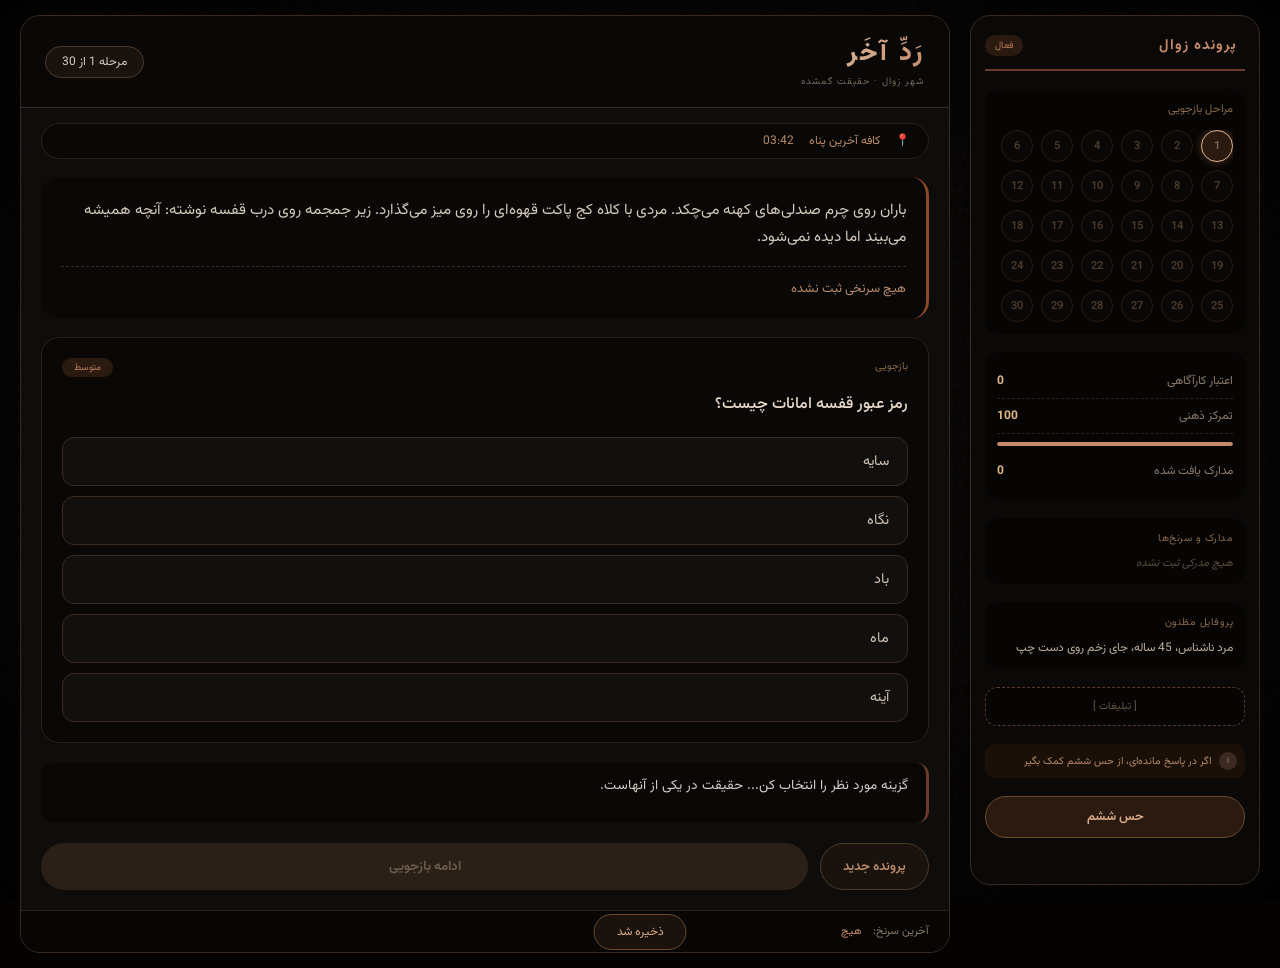
==== game.html @ c10ed5da "Create game.html" ====
<!DOCTYPE html>
<html lang="fa" dir="rtl">
<head>
    <meta charset="UTF-8">
    <meta name="viewport" content="width=device-width, initial-scale=1.0, user-scalable=no">
    <title>رد آخر | بازجویی - مرحله ۱ از ۳۰</title>
    <meta name="description" content="بازی معمایی رد آخر - حل پرونده‌های جنایی شهر زوال. ۳۰ مرحله چالش‌برانگیز">
    <meta name="keywords" content="بازی معمایی, کارآگاهی, نوآر, رد آخر, زوال">
    <meta name="robots" content="index, follow">
    <meta property="og:title" content="رد آخر - بازجویی">
    <meta property="og:description" content="حقیقت را در تاریکی پیدا کن">
    <meta name="theme-color" content="#0a0806">
    <link rel="icon" type="image/png" href="https://uploadkon.ir/uploads/5b1130_262332a6a4-b82b-4f17-be0e-bed0bb91db40.png" onerror="this.src='data:image/svg+xml,%3Csvg xmlns=\'http://www.w3.org/2000/svg\' viewBox=\'0 0 100 100\'%3E%3Ccircle cx=\'50\' cy=\'50\' r=\'45\' fill=\'%233a2a20\'/%3E%3Ctext x=\'50\' y=\'65\' text-anchor=\'middle\' fill=\'%23c48a6a\' font-size=\'40\'%3E🕵️%3C/text%3E%3C/svg%3E'">
    <link href="https://fonts.googleapis.com/css2?family=Vazirmatn:wght@300;400;500;600;700;800;900&display=swap" rel="stylesheet">
    <link rel="stylesheet" href="style.css">
</head>
<body>
    <div class="noise"></div>
    <div class="vignette"></div>

    <div class="game-container">
        <aside class="case-panel">
            <div class="case-header">
                <div class="case-title">
                    <span class="case-icon"></span>
                    <h3>پرونده زوال</h3>
                </div>
                <div class="case-status">فعال</div>
            </div>

            <div class="level-progress">
                <div class="level-title">مراحل بازجویی</div>
                <div class="level-map" id="levelMap"></div>
            </div>

            <div class="stats-panel">
                <div class="stat-row">
                    <span class="stat-label">اعتبار کارآگاهی</span>
                    <span class="stat-value" id="detectiveCredit">۰</span>
                </div>
                <div class="stat-row">
                    <span class="stat-label">تمرکز ذهنی</span>
                    <span class="stat-value" id="mentalFocus">۱۰۰</span>
                </div>
                <div class="focus-bar-container">
                    <div class="focus-bar" id="focusBar" style="width:100%"></div>
                </div>
                <div class="stat-row">
                    <span class="stat-label">مدارک یافت شده</span>
                    <span class="stat-value" id="evidenceCount">۰</span>
                </div>
            </div>

            <div class="evidence-box">
                <div class="box-title">مدارک و سرنخ‌ها</div>
                <div class="evidence-list" id="evidenceList">
                    <div class="empty-text">هیچ مدرکی ثبت نشده</div>
                </div>
            </div>

            <div class="suspect-box">
                <div class="box-title">پروفایل مظنون</div>
                <div class="suspect-text" id="suspectText">در حال بررسی...</div>
            </div>

            <div class="ad-space" id="adSpace">
                <div class="ad-placeholder">
                    <span class="ad-icon">[ تبلیغات ]</span>
                </div>
            </div>

            <div class="sense-info">
                <span class="info-icon">i</span>
                <span class="info-text">اگر در پاسخ مانده‌ای، از حس ششم کمک بگیر</span>
            </div>

            <button class="sense-btn" id="senseBtn">حس ششم</button>
        </aside>

        <main class="game-main">
            <header class="game-header">
                <div class="title-area">
                    <h1>رَدِّ آخَر</h1>
                    <div class="sub">شهر زوال · حقیقت گمشده</div>
                </div>
                <div class="stage-counter">
                    <span>مرحله</span>
                    <span id="currentStageNum">۱</span>
                    <span>از</span>
                    <span id="totalStages">۳۰</span>
                </div>
            </header>

            <div class="location-info">
                <span id="locationIcon">📍</span>
                <span id="locationName">کافه آخرین پناه</span>
                <span id="timeTag">۰۳:۴۲</span>
            </div>

            <div class="story-area">
                <div class="story-text" id="storyText"></div>
                <div class="clue-line" id="clueLine"></div>
            </div>

            <div class="puzzle-area">
                <div class="puzzle-header">
                    <span class="puzzle-badge">بازجویی</span>
                    <span class="difficulty-badge" id="difficultyBadge">سخت</span>
                </div>
                <div class="puzzle-question" id="puzzleQuestion"></div>
                <div class="options-area" id="optionsArea"></div>
            </div>

            <div class="message-area" id="messageArea"></div>

            <div class="action-area">
                <button class="btn-outline" id="resetBtn">پرونده جدید</button>
                <button class="btn-primary" id="continueBtn" disabled>ادامه بازجویی</button>
            </div>

            <footer class="game-footer">
                <span class="footer-label">آخرین سرنخ:</span>
                <span class="footer-clue" id="lastClue">هیچ</span>
            </footer>
        </main>
    </div>

    <div class="toast" id="toast">ذخیره شد</div>

    <script src="script.js"></script>
</body>
</html>
---- style.css ----
* {
    margin: 0;
    padding: 0;
    box-sizing: border-box;
}

body {
    font-family: 'Vazirmatn', sans-serif;
    background: #050302;
    color: #d4cdc4;
    min-height: 100vh;
}

.noise {
    position: fixed;
    top: 0;
    left: 0;
    width: 100%;
    height: 100%;
    background-image: url('data:image/svg+xml;utf8,<svg xmlns="http://www.w3.org/2000/svg" viewBox="0 0 400 300" opacity="0.04"><filter id="n"><feTurbulence type="fractalNoise" baseFrequency="0.7" numOctaves="3"/></filter><rect width="100%" height="100%" filter="url(%23n)"/></svg>');
    pointer-events: none;
    z-index: 0;
}

.vignette {
    position: fixed;
    top: 0;
    left: 0;
    width: 100%;
    height: 100%;
    background: radial-gradient(ellipse at center, transparent 50%, rgba(0,0,0,0.7) 100%);
    pointer-events: none;
    z-index: 0;
}

.game-container {
    display: flex;
    max-width: 1400px;
    margin: 15px auto;
    gap: 20px;
    padding: 0 20px;
    position: relative;
    z-index: 2;
}

.case-panel {
    width: 290px;
    background: #0b0907;
    border-radius: 20px;
    border: 1px solid #3a2a20;
    padding: 18px 14px;
    height: calc(100vh - 30px);
    position: sticky;
    top: 15px;
    display: flex;
    flex-direction: column;
    gap: 18px;
    overflow-y: auto;
}

.case-header {
    display: flex;
    justify-content: space-between;
    align-items: center;
    padding-bottom: 12px;
    border-bottom: 2px solid #6a3a2a;
}

.case-title {
    display: flex;
    align-items: center;
    gap: 8px;
}

.case-title h3 {
    font-size: 0.9rem;
    font-weight: 700;
    color: #c48a6a;
    letter-spacing: 1px;
}

.case-status {
    font-size: 0.6rem;
    background: #2a1a10;
    padding: 3px 10px;
    border-radius: 20px;
    color: #b87a5a;
}

.level-progress {
    background: #060504;
    border-radius: 14px;
    padding: 12px;
}

.level-title {
    font-size: 0.7rem;
    color: #8a6a4a;
    margin-bottom: 12px;
}

.level-map {
    display: flex;
    flex-wrap: wrap;
    gap: 8px;
    max-height: 200px;
    overflow-y: auto;
}

.level-node {
    width: 32px;
    height: 32px;
    border-radius: 50%;
    display: flex;
    align-items: center;
    justify-content: center;
    font-size: 0.7rem;
    font-weight: 600;
    background: #1a1410;
    border: 1px solid #3a2a20;
    color: #7a6a5a;
}

.level-node.locked {
    background: #0a0806;
    border-color: #2a1a10;
    color: #4a3a2a;
}

.level-node.unlocked {
    border-color: #8a5a3a;
    color: #c48a6a;
}

.level-node.current {
    border-color: #dcae8a;
    background: #2a1a10;
    box-shadow: 0 0 8px rgba(200,120,70,0.4);
}

.level-node.completed {
    border-color: #6a9a4a;
    color: #8aba6a;
}

.stats-panel {
    background: #060504;
    border-radius: 14px;
    padding: 12px;
}

.stat-row {
    display: flex;
    justify-content: space-between;
    padding: 8px 0;
    font-size: 0.75rem;
    border-bottom: 1px dashed #2a2018;
}

.stat-row:last-child {
    border-bottom: none;
}

.stat-label {
    color: #8a7a6a;
}

.stat-value {
    font-weight: 700;
    color: #e0b88a;
}

.focus-bar-container {
    width: 100%;
    height: 4px;
    background: #2a1a10;
    border-radius: 4px;
    margin: 8px 0;
    overflow: hidden;
}

.focus-bar {
    height: 100%;
    background: #c48a6a;
    border-radius: 4px;
    transition: width 0.3s;
}

.evidence-box, .suspect-box {
    background: #060504;
    border-radius: 14px;
    padding: 12px;
}

.box-title {
    font-size: 0.65rem;
    color: #8a6a4a;
    margin-bottom: 8px;
    letter-spacing: 0.5px;
}

.evidence-list {
    font-size: 0.7rem;
    color: #aa9a8a;
    max-height: 100px;
    overflow-y: auto;
}

.evidence-item {
    padding: 5px 0;
    border-bottom: 1px dashed #2a2018;
    font-size: 0.7rem;
}

.suspect-text {
    font-size: 0.75rem;
    line-height: 1.5;
    color: #bcac9a;
}

.ad-space {
    background: #060504;
    border: 1px dashed #5a3a2a;
    border-radius: 12px;
    padding: 10px;
    text-align: center;
}

.ad-placeholder {
    font-size: 0.65rem;
    color: #6a5a4a;
}

.sense-info {
    background: #1a1008;
    border-radius: 10px;
    padding: 8px;
    display: flex;
    align-items: center;
    gap: 8px;
    font-size: 0.65rem;
    color: #b88a6a;
}

.info-icon {
    width: 18px;
    height: 18px;
    background: #3a2a20;
    border-radius: 50%;
    display: inline-flex;
    align-items: center;
    justify-content: center;
    font-size: 0.55rem;
}

.sense-btn {
    width: 100%;
    background: #2a1a10;
    border: 1px solid #6a4a2a;
    color: #dcae8a;
    padding: 10px;
    border-radius: 30px;
    font-family: inherit;
    font-size: 0.8rem;
    font-weight: 600;
    cursor: pointer;
    transition: 0.2s;
}

.sense-btn:hover {
    background: #4a2a18;
    border-color: #aa6a4a;
}

.game-main {
    flex: 1;
    background: #0f0d0b;
    border-radius: 20px;
    border: 1px solid #3a2a20;
    overflow: hidden;
    display: flex;
    flex-direction: column;
}

.game-header {
    background: #0a0806;
    padding: 18px 24px;
    border-bottom: 1px solid #3a2a20;
    display: flex;
    justify-content: space-between;
    align-items: center;
}

.title-area h1 {
    font-size: 1.6rem;
    font-weight: 800;
    background: linear-gradient(135deg, #e0c8a8, #c48a6a);
    -webkit-background-clip: text;
    background-clip: text;
    color: transparent;
    letter-spacing: 3px;
}

.sub {
    font-size: 0.6rem;
    color: #7a6a5a;
    letter-spacing: 1px;
}

.stage-counter {
    background: #1a120c;
    padding: 6px 16px;
    border-radius: 30px;
    font-size: 0.75rem;
    border: 1px solid #4a3a2a;
}

.location-info {
    background: #0a0806;
    margin: 15px 20px 0;
    padding: 8px 18px;
    border-radius: 30px;
    display: flex;
    gap: 15px;
    font-size: 0.75rem;
    color: #b88a6a;
    border: 1px solid #2a2018;
}

.story-area {
    background: #0a0806;
    margin: 18px 20px;
    padding: 20px;
    border-radius: 18px;
    border-right: 3px solid #8a4a2a;
}

.story-text {
    font-size: 0.95rem;
    line-height: 1.8;
    color: #d4cabc;
}

.clue-line {
    margin-top: 14px;
    padding-top: 12px;
    border-top: 1px dashed #3a2a20;
    font-size: 0.8rem;
    color: #b88a6a;
}

.puzzle-area {
    background: #0a0806;
    margin: 0 20px 20px;
    padding: 20px;
    border-radius: 18px;
    border: 1px solid #2a2018;
}

.puzzle-header {
    display: flex;
    justify-content: space-between;
    margin-bottom: 15px;
}

.puzzle-badge {
    font-size: 0.65rem;
    color: #8a6a4a;
    text-transform: uppercase;
}

.difficulty-badge {
    font-size: 0.6rem;
    background: #2a1a10;
    padding: 2px 12px;
    border-radius: 20px;
    color: #b87a5a;
}

.puzzle-question {
    font-size: 1rem;
    font-weight: 500;
    margin-bottom: 20px;
    color: #e8daca;
    line-height: 1.6;
}

.options-area {
    display: flex;
    flex-direction: column;
    gap: 10px;
}

.option-btn {
    background: #12100e;
    border: 1px solid #3a2a20;
    color: #cec2b4;
    padding: 12px 18px;
    border-radius: 12px;
    font-size: 0.9rem;
    text-align: right;
    cursor: pointer;
    transition: all 0.2s;
    font-family: inherit;
}

.option-btn:hover:not(:disabled) {
    background: #2a2018;
    border-color: #8a5a3a;
    transform: translateX(-4px);
}

.option-btn.correct {
    background: #1a3a1a;
    border-color: #6a9a4a;
}

.option-btn.wrong {
    background: #3a1a1a;
    border-color: #aa4a2a;
    text-decoration: line-through;
}

.option-btn:disabled {
    opacity: 0.6;
    cursor: default;
}

.message-area {
    margin: 0 20px 15px;
    padding: 12px 18px;
    border-radius: 12px;
    border-right: 3px solid #6a3a2a;
    min-height: 60px;
    font-size: 0.85rem;
    background: #0a0806;
}

.message-success {
    border-right-color: #6a9a4a;
    color: #aada8a;
}

.message-fail {
    border-right-color: #aa4a2a;
    color: #da8a6a;
}

.action-area {
    display: flex;
    gap: 12px;
    margin: 5px 20px 20px;
}

.btn-outline {
    background: #1a120c;
    border: 1px solid #4a3a2a;
    color: #b88a6a;
    padding: 12px 22px;
    border-radius: 40px;
    font-family: inherit;
    font-weight: 600;
    cursor: pointer;
    transition: 0.2s;
}

.btn-outline:hover {
    background: #2a1a10;
    border-color: #8a5a3a;
}

.btn-primary {
    background: linear-gradient(95deg, #7a3a2a, #5a2a18);
    border: none;
    color: #f0e0d0;
    padding: 12px 24px;
    border-radius: 40px;
    font-family: inherit;
    font-weight: 700;
    cursor: pointer;
    flex: 1;
    transition: 0.2s;
}

.btn-primary:not(:disabled):hover {
    background: linear-gradient(95deg, #9a4a30, #7a3a20);
    transform: translateY(-1px);
}

.btn-primary:disabled {
    background: #2a2018;
    color: #6a5a4a;
    cursor: not-allowed;
}

.game-footer {
    background: #080604;
    padding: 12px 20px;
    border-top: 1px solid #2a2018;
    font-size: 0.7rem;
    color: #8a7a6a;
}

.footer-clue {
    color: #c48a6a;
    margin-right: 8px;
}

.toast {
    position: fixed;
    bottom: 30px;
    left: 50%;
    transform: translateX(-50%) translateY(80px);
    background: #1a120c;
    color: #dcae8a;
    padding: 8px 22px;
    border-radius: 30px;
    border: 1px solid #6a4a2a;
    font-size: 0.75rem;
    transition: 0.3s;
    z-index: 200;
    pointer-events: none;
}

.toast.show {
    transform: translateX(-50%) translateY(0);
}

.empty-text {
    color: #5a4a3a;
    font-style: italic;
}

@media (max-width: 800px) {
    .game-container {
        flex-direction: column;
    }
    .case-panel {
        width: 100%;
        height: auto;
        position: static;
        max-height: 450px;
    }
}
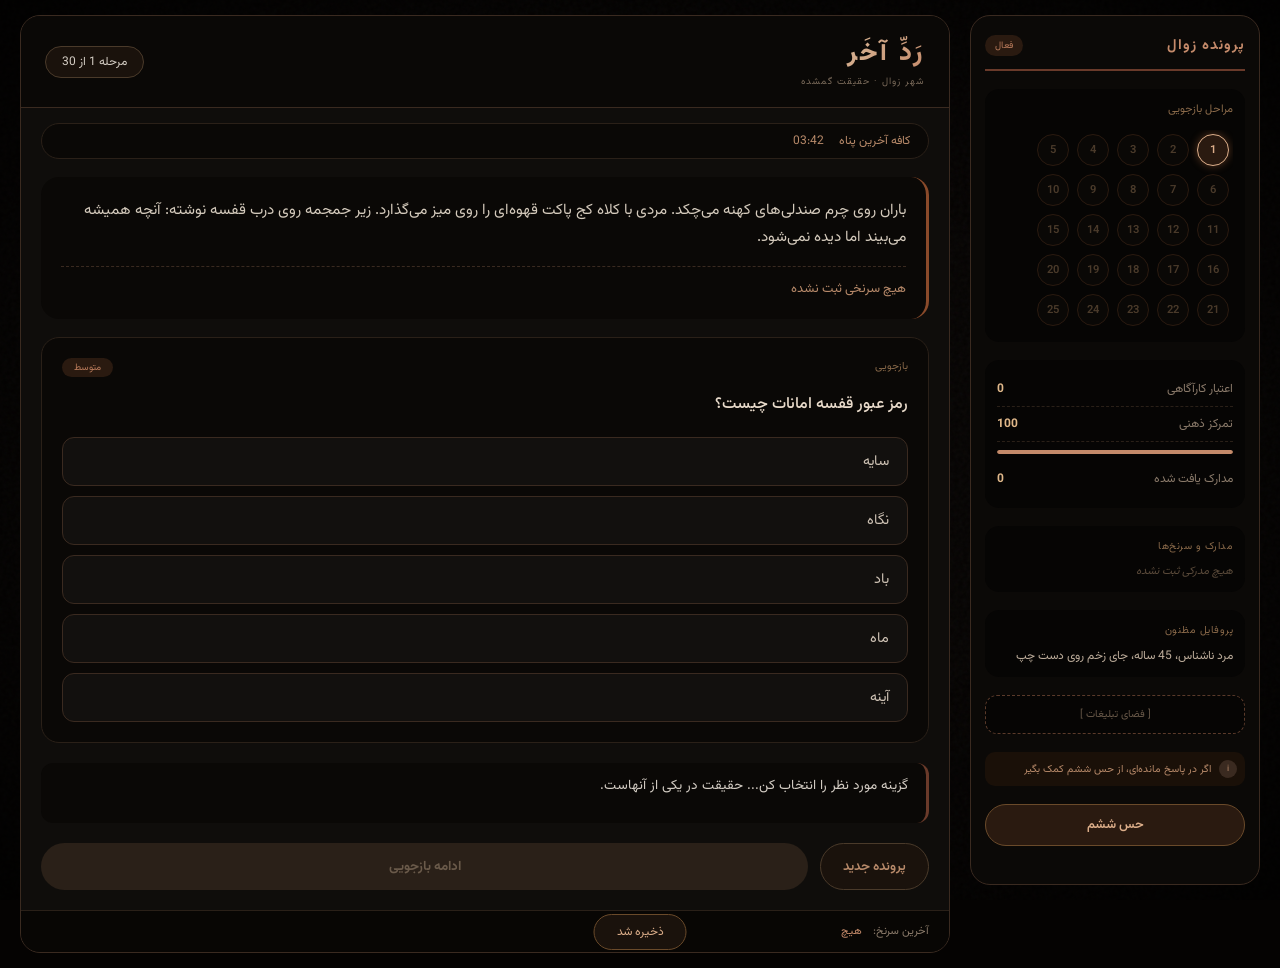
==== commit 5fb44083: "Update game.html" ====
--- a/game.html
+++ b/game.html
@@ -3,14 +3,13 @@
 <head>
     <meta charset="UTF-8">
     <meta name="viewport" content="width=device-width, initial-scale=1.0, user-scalable=no">
-    <title>رد آخر | بازجویی - مرحله ۱ از ۳۰</title>
-    <meta name="description" content="بازی معمایی رد آخر - حل پرونده‌های جنایی شهر زوال. ۳۰ مرحله چالش‌برانگیز">
+    <title>رد آخر | بازجویی</title>
+    <meta name="description" content="بازی معمایی رد آخر - حل پرونده‌های جنایی شهر زوال. مراحل چالش‌برانگیز">
     <meta name="keywords" content="بازی معمایی, کارآگاهی, نوآر, رد آخر, زوال">
     <meta name="robots" content="index, follow">
     <meta property="og:title" content="رد آخر - بازجویی">
     <meta property="og:description" content="حقیقت را در تاریکی پیدا کن">
     <meta name="theme-color" content="#0a0806">
-    <link rel="icon" type="image/png" href="https://uploadkon.ir/uploads/5b1130_262332a6a4-b82b-4f17-be0e-bed0bb91db40.png" onerror="this.src='data:image/svg+xml,%3Csvg xmlns=\'http://www.w3.org/2000/svg\' viewBox=\'0 0 100 100\'%3E%3Ccircle cx=\'50\' cy=\'50\' r=\'45\' fill=\'%233a2a20\'/%3E%3Ctext x=\'50\' y=\'65\' text-anchor=\'middle\' fill=\'%23c48a6a\' font-size=\'40\'%3E🕵️%3C/text%3E%3C/svg%3E'">
     <link href="https://fonts.googleapis.com/css2?family=Vazirmatn:wght@300;400;500;600;700;800;900&display=swap" rel="stylesheet">
     <link rel="stylesheet" href="style.css">
 </head>
@@ -22,7 +21,6 @@
         <aside class="case-panel">
             <div class="case-header">
                 <div class="case-title">
-                    <span class="case-icon"></span>
                     <h3>پرونده زوال</h3>
                 </div>
                 <div class="case-status">فعال</div>
@@ -65,7 +63,7 @@
 
             <div class="ad-space" id="adSpace">
                 <div class="ad-placeholder">
-                    <span class="ad-icon">[ تبلیغات ]</span>
+                    <span>[ فضای تبلیغات ]</span>
                 </div>
             </div>
 
@@ -92,7 +90,6 @@
             </header>
 
             <div class="location-info">
-                <span id="locationIcon">📍</span>
                 <span id="locationName">کافه آخرین پناه</span>
                 <span id="timeTag">۰۳:۴۲</span>
             </div>
--- a/style.css
+++ b/style.css
@@ -66,12 +66,6 @@
     border-bottom: 2px solid #6a3a2a;
 }
 
-.case-title {
-    display: flex;
-    align-items: center;
-    gap: 8px;
-}
-
 .case-title h3 {
     font-size: 0.9rem;
     font-weight: 700;
@@ -105,6 +99,7 @@
     gap: 8px;
     max-height: 200px;
     overflow-y: auto;
+    padding: 4px;
 }
 
 .level-node {
@@ -127,15 +122,11 @@
     color: #4a3a2a;
 }
 
-.level-node.unlocked {
-    border-color: #8a5a3a;
-    color: #c48a6a;
-}
-
 .level-node.current {
     border-color: #dcae8a;
     background: #2a1a10;
     box-shadow: 0 0 8px rgba(200,120,70,0.4);
+    color: #dcae8a;
 }
 
 .level-node.completed {
